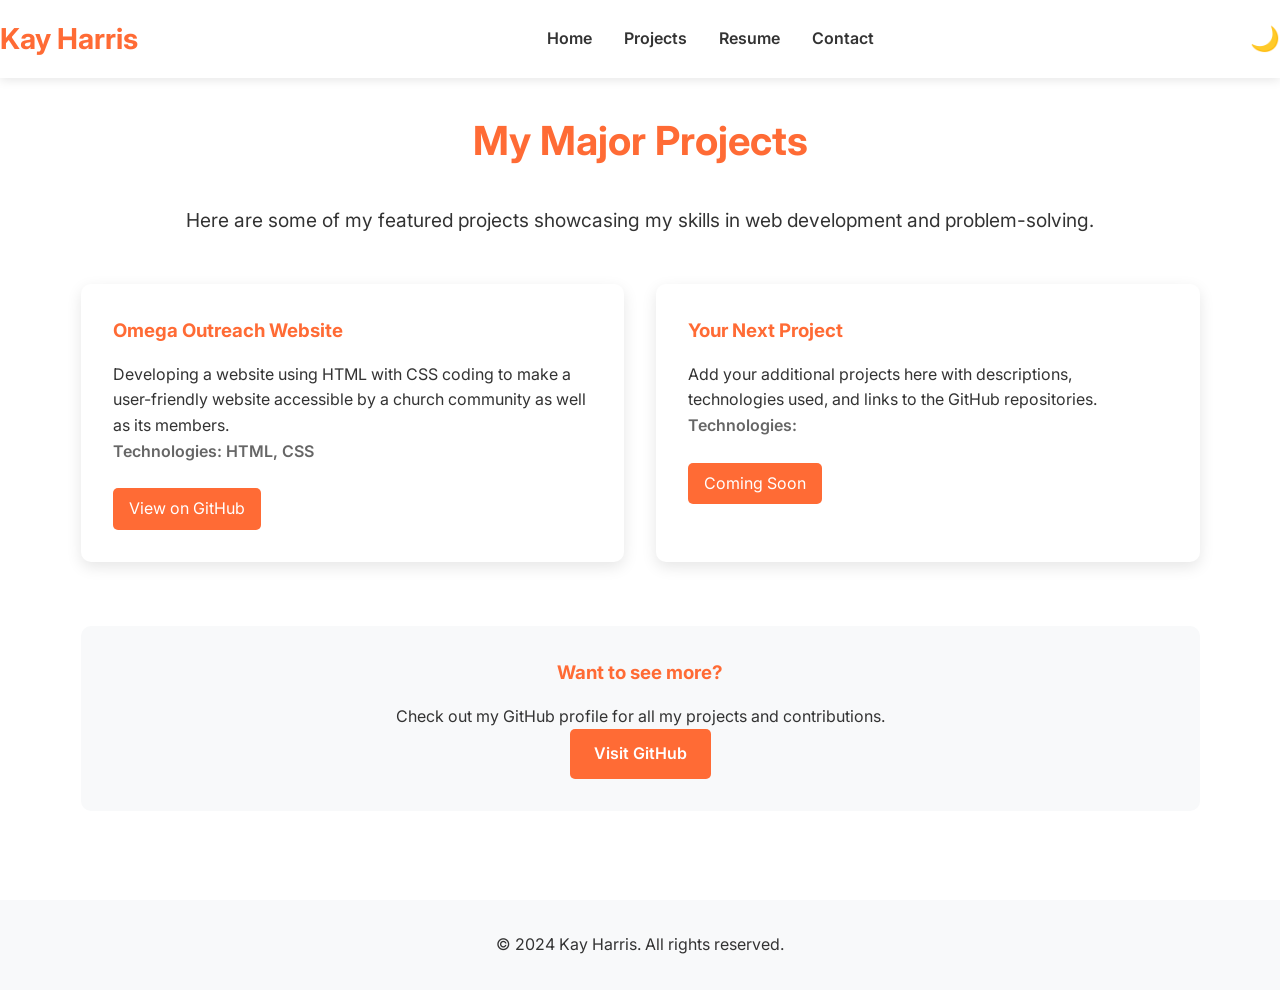
==== projects.html @ 644b4ab5 "Initial portfolio commit: multipage website with hero section, projects, resume, and contact pages" ====
<!DOCTYPE html>
<html lang="en">
<head>
    <meta charset="UTF-8">
    <meta name="viewport" content="width=device-width, initial-scale=1.0">
    <title>Projects - Kay Harris</title>
    <link rel="stylesheet" href="styles.css">
    <link rel="preconnect" href="https://fonts.googleapis.com">
    <link rel="preconnect" href="https://fonts.gstatic.com" crossorigin>
    <link href="https://fonts.googleapis.com/css2?family=Inter:wght@300;400;600;700&display=swap" rel="stylesheet">
</head>
<body>
    <header>
        <nav>
            <div class="nav-container">
                <h1 class="logo">Kay Harris</h1>
                <ul class="nav-links">
                    <li><a href="index.html">Home</a></li>
                    <li><a href="projects.html">Projects</a></li>
                    <li><a href="resume.html">Resume</a></li>
                    <li><a href="contact.html">Contact</a></li>
                </ul>
                <button id="theme-toggle" class="theme-toggle">🌙</button>
            </div>
        </nav>
    </header>

    <main>
        <section class="section">
            <div class="container">
                <h2>My Major Projects</h2>
                <p class="intro">Here are some of my featured projects showcasing my skills in web development and problem-solving.</p>
                
                <div class="projects-grid">
                    <div class="project-card">
                        <h3>Omega Outreach Website</h3>
                        <p>Developing a website using HTML with CSS coding to make a user-friendly website accessible by a church community as well as its members.</p>
                        <p class="tech">Technologies: HTML, CSS</p>
                        <div class="project-links">
                            <a href="https://github.com/KaynoSpeights/OmegaOutreachCenter" target="_blank" class="project-link">View on GitHub</a>
                        </div>
                    </div>
                    <!-- Add more project cards as needed -->
                    <div class="project-card">
                        <h3>Your Next Project</h3>
                        <p>Add your additional projects here with descriptions, technologies used, and links to the GitHub repositories.</p>
                        <p class="tech">Technologies: </p>
                        <div class="project-links">
                            <a href="#" class="project-link">Coming Soon</a>
                        </div>
                    </div>
                </div>

                <div class="projects-cta">
                    <h3>Want to see more?</h3>
                    <p>Check out my GitHub profile for all my projects and contributions.</p>
                    <a href="https://github.com/kmnkyh" target="_blank" class="btn-primary">Visit GitHub</a>
                </div>
            </div>
        </section>
    </main>

    <footer>
        <div class="container">
            <p>&copy; 2024 Kay Harris. All rights reserved.</p>
        </div>
    </footer>

    <script src="script.js"></script>
</body>
</html>
---- styles.css ----
/* CSS Variables for Themes */
:root {
    --primary-color: #FF6B35; /* Rich Orange */
    --bg-color: #ffffff;
    --text-color: #333333;
    --secondary-bg: #f8f9fa;
    --card-bg: #ffffff;
    --shadow: rgba(0, 0, 0, 0.1);
    --transition: all 0.3s ease;
}

[data-theme="dark"] {
    --bg-color: #1a1a1a;
    --text-color: #ffffff;
    --secondary-bg: #2d2d2d;
    --card-bg: #333333;
    --shadow: rgba(255, 255, 255, 0.1);
}

/* Reset and Base Styles */
* {
    margin: 0;
    padding: 0;
    box-sizing: border-box;
}

body {
    font-family: 'Inter', sans-serif;
    line-height: 1.6;
    color: var(--text-color);
    background-color: var(--bg-color);
    transition: var(--transition);
}

.container {
    max-width: 1200px;
    margin: 0 auto;
    padding: 0 20px;
}

/* Header and Navigation */
header {
    position: fixed;
    top: 0;
    width: 100%;
    background-color: var(--bg-color);
    box-shadow: 0 2px 10px var(--shadow);
    z-index: 1000;
    transition: var(--transition);
}

.nav-container {
    display: flex;
    justify-content: space-between;
    align-items: center;
    padding: 1rem 0;
}

.logo {
    font-size: 1.8rem;
    font-weight: 700;
    color: var(--primary-color);
}

.nav-links {
    display: flex;
    list-style: none;
}

.nav-links li {
    margin-left: 2rem;
}

.nav-links a {
    text-decoration: none;
    color: var(--text-color);
    font-weight: 600;
    transition: var(--transition);
}

.nav-links a:hover {
    color: var(--primary-color);
}

.theme-toggle {
    background: none;
    border: none;
    font-size: 1.5rem;
    cursor: pointer;
    transition: var(--transition);
}

/* Sections */
.section {
    padding: 100px 0 80px;
    min-height: 100vh;
    display: flex;
    align-items: center;
}

.section h2 {
    font-size: 2.5rem;
    margin-bottom: 2rem;
    color: var(--primary-color);
    text-align: center;
    animation: fadeInUp 1s ease-out;
}

@keyframes fadeInUp {
    from {
        opacity: 0;
        transform: translateY(30px);
    }
    to {
        opacity: 1;
        transform: translateY(0);
    }
}

/* About Section */
.intro {
    font-size: 1.2rem;
    text-align: center;
    margin-bottom: 3rem;
    animation: fadeInUp 1s ease-out 0.2s both;
}

.about-content {
    display: flex;
    align-items: center;
    gap: 3rem;
    animation: fadeInUp 1s ease-out 0.4s both;
}

.about-text {
    flex: 1;
}

.github-link {
    display: inline-block;
    margin-top: 1rem;
    padding: 0.5rem 1rem;
    background-color: var(--primary-color);
    color: white;
    text-decoration: none;
    border-radius: 5px;
    transition: var(--transition);
}

.github-link:hover {
    background-color: #e55a2b;
    transform: translateY(-2px);
}

.about-image {
    flex: 1;
    text-align: center;
}

.profile-photo {
    width: 220px;
    height: 220px;
    object-fit: cover;
    border-radius: 50%;
    border: 6px solid rgba(255, 107, 53, 0.2);
    box-shadow: 0 20px 40px rgba(0, 0, 0, 0.12);
    animation: bounceIn 1s ease-out 0.6s both;
}

.placeholder-image {
    width: 200px;
    height: 200px;
    background-color: var(--primary-color);
    color: white;
    display: flex;
    align-items: center;
    justify-content: center;
    font-size: 3rem;
    font-weight: 700;
    border-radius: 50%;
    margin: 0 auto;
    animation: bounceIn 1s ease-out 0.6s both;
}

@keyframes bounceIn {
    0% {
        opacity: 0;
        transform: scale(0.3);
    }
    50% {
        opacity: 1;
        transform: scale(1.05);
    }
    70% {
        transform: scale(0.9);
    }
    100% {
        opacity: 1;
        transform: scale(1);
    }
}

/* Projects Section */
.projects-grid {
    display: grid;
    grid-template-columns: repeat(auto-fit, minmax(300px, 1fr));
    gap: 2rem;
    animation: fadeInUp 1s ease-out 0.2s both;
}

.project-card {
    background-color: var(--card-bg);
    padding: 2rem;
    border-radius: 10px;
    box-shadow: 0 5px 15px var(--shadow);
    transition: var(--transition);
    animation: slideInUp 0.8s ease-out both;
}

.project-card:nth-child(1) { animation-delay: 0.1s; }
.project-card:nth-child(2) { animation-delay: 0.2s; }
.project-card:nth-child(3) { animation-delay: 0.3s; }

@keyframes slideInUp {
    from {
        opacity: 0;
        transform: translateY(50px);
    }
    to {
        opacity: 1;
        transform: translateY(0);
    }
}

.project-card:hover {
    transform: translateY(-10px);
    box-shadow: 0 10px 25px var(--shadow);
}

.project-card h3 {
    color: var(--primary-color);
    margin-bottom: 1rem;
}

.project-card .tech {
    font-weight: 600;
    margin-bottom: 1rem;
    color: #666;
}

.project-link {
    display: inline-block;
    padding: 0.5rem 1rem;
    background-color: var(--primary-color);
    color: white;
    text-decoration: none;
    border-radius: 5px;
    transition: var(--transition);
}

.project-link:hover {
    background-color: #e55a2b;
}

/* Resume Section */
.resume-placeholder {
    text-align: center;
    padding: 3rem;
    background-color: var(--secondary-bg);
    border-radius: 10px;
    animation: fadeInUp 1s ease-out 0.2s both;
}

.resume-btn {
    padding: 1rem 2rem;
    background-color: var(--primary-color);
    color: white;
    border: none;
    border-radius: 5px;
    font-size: 1rem;
    cursor: pointer;
    transition: var(--transition);
    margin-top: 1rem;
}

.resume-btn:hover {
    background-color: #e55a2b;
    transform: scale(1.05);
}

/* Contact Section */
.contact-info {
    text-align: center;
    animation: fadeInUp 1s ease-out 0.2s both;
}

.contact-link {
    display: inline-block;
    margin: 1rem;
    padding: 0.5rem 1rem;
    background-color: var(--primary-color);
    color: white;
    text-decoration: none;
    border-radius: 5px;
    transition: var(--transition);
}

.contact-link:hover {
    background-color: #e55a2b;
}

/* Footer */
footer {
    background-color: var(--secondary-bg);
    padding: 2rem 0;
    text-align: center;
}

/* Responsive Design */
@media (max-width: 768px) {
    .nav-container {
        flex-direction: column;
        gap: 1rem;
    }

    .nav-links {
        margin-top: 1rem;
    }

    .nav-links li {
        margin-left: 1rem;
    }

    .about-content {
        flex-direction: column;
        text-align: center;
    }

    .section h2 {
        font-size: 2rem;
    }
}

/* Hero Section */
.hero-section {
    min-height: 100vh;
    background: linear-gradient(135deg, var(--secondary-bg) 0%, var(--bg-color) 100%);
    display: flex;
    align-items: center;
    justify-content: center;
    padding-top: 80px;
}

.hero-content {
    text-align: center;
    animation: fadeInUp 0.8s ease-out;
}

.hero-title {
    font-size: 4rem;
    font-weight: 700;
    color: var(--primary-color);
    margin-bottom: 1rem;
    animation: fadeInUp 0.8s ease-out 0.1s both;
}

.hero-subtitle {
    font-size: 1.5rem;
    font-weight: 600;
    margin-bottom: 1rem;
    animation: fadeInUp 0.8s ease-out 0.2s both;
}

.hero-description {
    font-size: 1.2rem;
    color: #666;
    margin-bottom: 2rem;
    animation: fadeInUp 0.8s ease-out 0.3s both;
}

.hero-buttons {
    display: flex;
    gap: 1rem;
    justify-content: center;
    animation: fadeInUp 0.8s ease-out 0.4s both;
}

/* Buttons */
.btn-primary,
.btn-secondary {
    padding: 0.75rem 1.5rem;
    border: none;
    border-radius: 5px;
    font-size: 1rem;
    font-weight: 600;
    cursor: pointer;
    text-decoration: none;
    display: inline-block;
    transition: var(--transition);
}

.btn-primary {
    background-color: var(--primary-color);
    color: white;
}

.btn-primary:hover {
    background-color: #e55a2b;
    transform: translateY(-2px);
    box-shadow: 0 5px 15px rgba(255, 107, 53, 0.3);
}

.btn-secondary {
    background-color: transparent;
    color: var(--primary-color);
    border: 2px solid var(--primary-color);
}

.btn-secondary:hover {
    background-color: var(--primary-color);
    color: white;
    transform: translateY(-2px);
}

/* Project Links */
.project-links {
    margin-top: 1.5rem;
}

.projects-cta {
    text-align: center;
    margin-top: 4rem;
    padding: 2rem;
    background-color: var(--secondary-bg);
    border-radius: 10px;
    animation: fadeInUp 1s ease-out both;
}

.projects-cta h3 {
    color: var(--primary-color);
    margin-bottom: 1rem;
}

/* Resume Styles */
.resume-container {
    background-color: var(--card-bg);
    padding: 3rem;
    border-radius: 10px;
    box-shadow: 0 5px 15px var(--shadow);
    animation: fadeInUp 0.8s ease-out 0.2s both;
}

.resume-header {
    text-align: center;
    margin-bottom: 2rem;
    border-bottom: 2px solid var(--primary-color);
    padding-bottom: 2rem;
}

.resume-header h3 {
    font-size: 2rem;
    color: var(--primary-color);
    margin-bottom: 0.5rem;
}

.resume-section {
    margin-bottom: 2rem;
}

.resume-section h4 {
    font-size: 1.3rem;
    color: var(--primary-color);
    margin-bottom: 1rem;
    text-transform: uppercase;
    letter-spacing: 1px;
}

.resume-item {
    margin-bottom: 1.5rem;
    padding-bottom: 1.5rem;
    border-bottom: 1px solid rgba(0, 0, 0, 0.1);
}

.resume-item h5 {
    font-size: 1.1rem;
    font-weight: 600;
    margin-bottom: 0.3rem;
}

.resume-meta {
    color: var(--primary-color);
    font-weight: 600;
    margin-bottom: 0.5rem;
}

.resume-details {
    color: #666;
    font-size: 0.95rem;
}

.skills-list {
    display: flex;
    flex-wrap: wrap;
    gap: 0.75rem;
}

.skill-tag {
    background-color: var(--primary-color);
    color: white;
    padding: 0.5rem 1rem;
    border-radius: 20px;
    font-size: 0.9rem;
    display: inline-block;
}

.resume-cta {
    text-align: center;
    margin-top: 2rem;
    padding-top: 2rem;
    border-top: 2px solid var(--primary-color);
}

/* Contact Styles */
.contact-container {
    display: grid;
    grid-template-columns: 1fr 1fr;
    gap: 3rem;
    animation: fadeInUp 0.8s ease-out 0.2s both;
}

.contact-info {
    text-align: left;
}

.contact-item {
    margin-bottom: 2rem;
    padding: 1.5rem;
    background-color: var(--card-bg);
    border-radius: 8px;
    border-left: 4px solid var(--primary-color);
    box-shadow: 0 2px 10px var(--shadow);
}

.contact-item h4 {
    color: var(--primary-color);
    margin-bottom: 0.5rem;
    font-size: 1.1rem;
}

.contact-item a {
    color: var(--text-color);
    text-decoration: none;
    transition: var(--transition);
}

.contact-item a:hover {
    color: var(--primary-color);
}

/* Contact Form */
.contact-form-section {
    background-color: var(--card-bg);
    padding: 2rem;
    border-radius: 10px;
    box-shadow: 0 5px 15px var(--shadow);
}

.contact-form-section h3 {
    color: var(--primary-color);
    margin-bottom: 1.5rem;
}

.form-group {
    margin-bottom: 1.5rem;
}

.form-group label {
    display: block;
    margin-bottom: 0.5rem;
    font-weight: 600;
    color: var(--text-color);
}

.form-group input,
.form-group textarea {
    width: 100%;
    padding: 0.75rem;
    border: 2px solid rgba(0, 0, 0, 0.1);
    border-radius: 5px;
    font-family: 'Inter', sans-serif;
    font-size: 1rem;
    color: var(--text-color);
    background-color: var(--bg-color);
    transition: var(--transition);
}

.form-group input:focus,
.form-group textarea:focus {
    outline: none;
    border-color: var(--primary-color);
    box-shadow: 0 0 0 3px rgba(255, 107, 53, 0.1);
}

/* Responsive Multi-page */
@media (max-width: 768px) {
    .hero-title {
        font-size: 2.5rem;
    }

    .hero-subtitle {
        font-size: 1.2rem;
    }

    .hero-buttons {
        flex-direction: column;
        align-items: center;
    }

    .btn-primary,
    .btn-secondary {
        width: 100%;
    }

    .contact-container {
        grid-template-columns: 1fr;
    }

    .resume-container {
        padding: 1.5rem;
    }
}
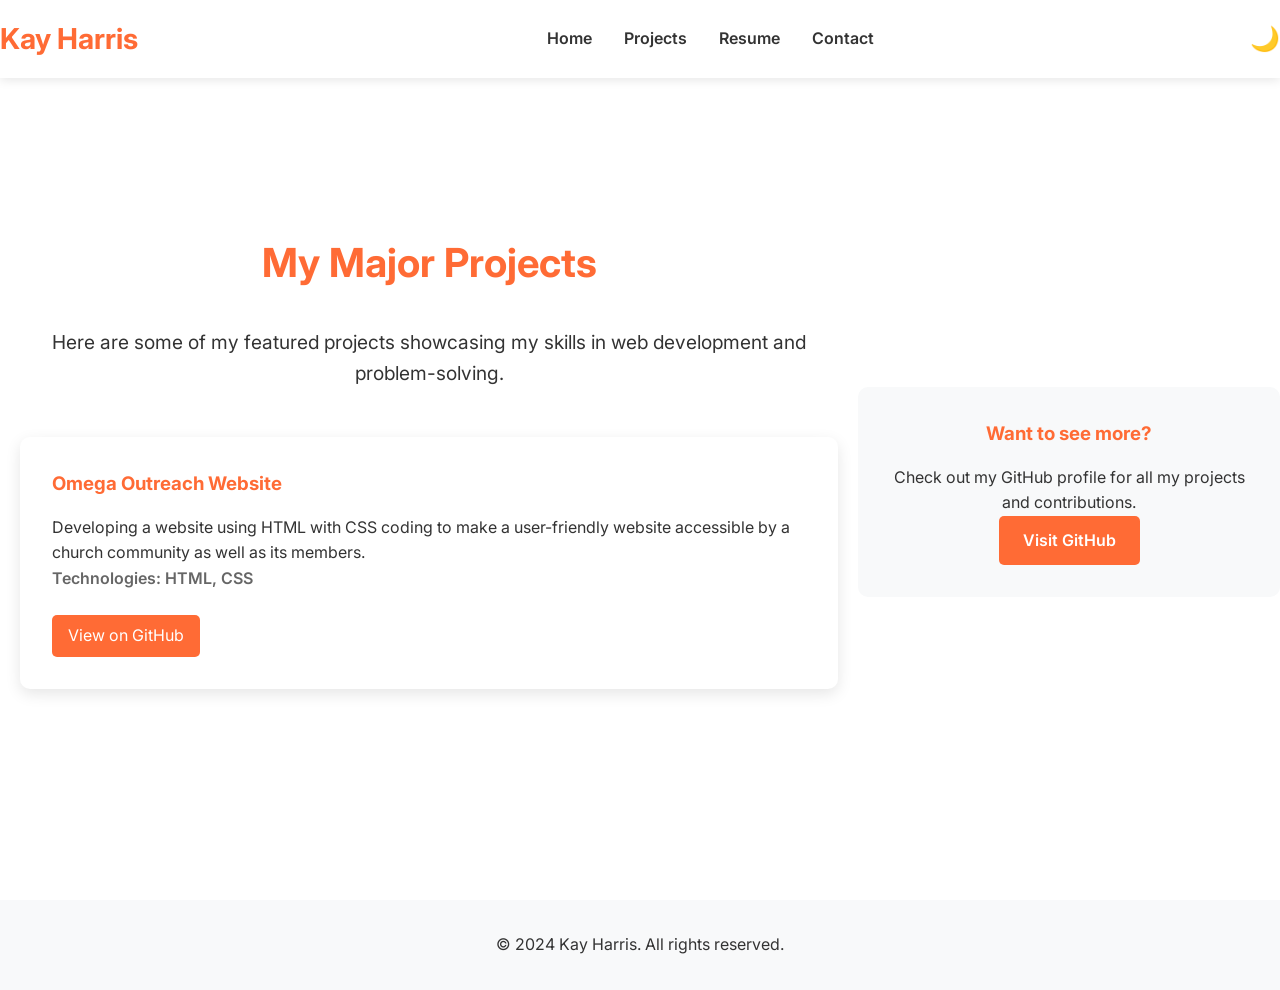
==== commit 55511642: "Update projects.html" ====
--- a/projects.html
+++ b/projects.html
@@ -41,13 +41,6 @@
                         </div>
                     </div>
                     <!-- Add more project cards as needed -->
-                    <div class="project-card">
-                        <h3>Your Next Project</h3>
-                        <p>Add your additional projects here with descriptions, technologies used, and links to the GitHub repositories.</p>
-                        <p class="tech">Technologies: </p>
-                        <div class="project-links">
-                            <a href="#" class="project-link">Coming Soon</a>
-                        </div>
                     </div>
                 </div>
 
@@ -68,4 +61,4 @@
 
     <script src="script.js"></script>
 </body>
-</html>+</html>
